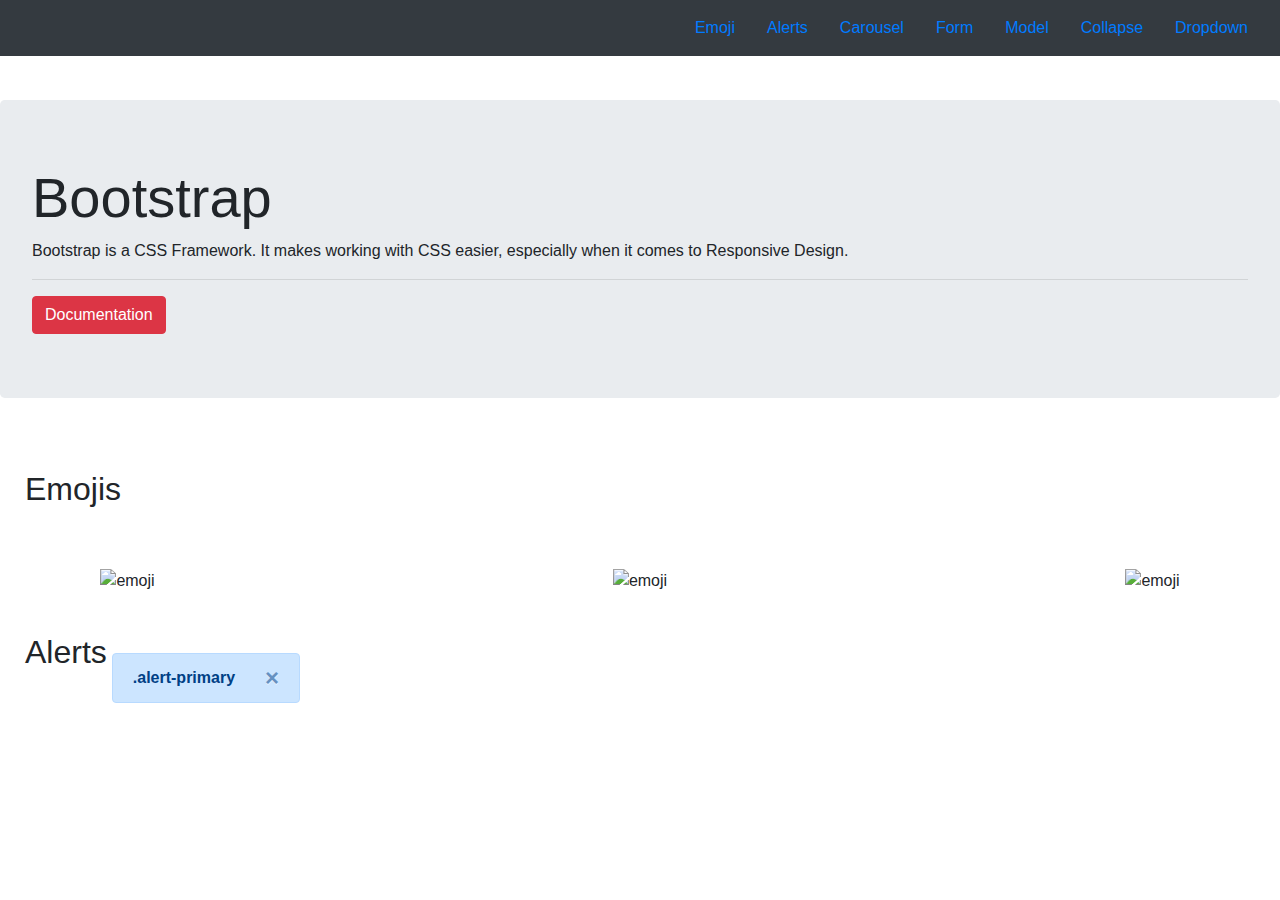
==== 07_29/index.html @ ff958f0a "edited index.html and styles.css" ====
<!DOCTYPE html>
<html lang="en">
<head>
    <meta charset="UTF-8">
    <meta name="viewport" content="width=device-width, initial-scale=1.0">
    <title>Bootstrap</title>
    <link rel="stylesheet" href="https://maxcdn.bootstrapcdn.com/bootstrap/4.0.0/css/bootstrap.min.css" integrity="sha384-Gn5384xqQ1aoWXA+058RXPxPg6fy4IWvTNh0E263XmFcJlSAwiGgFAW/dAiS6JXm" crossorigin="anonymous">
    <link rel="stylesheet" href="styles.css">
</head>
<body>

    <!-- Navbar -->
    <nav class="navbar fixed-top navbar-dark bg-dark">
        <a href="#" class="navbar-brand">
            <img height="30" src="http://static1.squarespace.com/static/55c4ffcfe4b0b6679a5a2ff5/t/55c927aee4b0389a4f23a090/1594054577323/?format=1500w " alt="">
        </a>
        <ul class="nav">

            <li class="nav-item">
        <a href="#emojis" class="nav-link active">Emoji</a>
                </li>

                <li class="nav-item">
        <a href="#alerts" class="nav-link active">Alerts</a>
                </li>

                <li class="nav-item">
        <a href="#carousel" class="nav-link active">Carousel</a>
                </li>
                
                <li class="nav-item">
        <a href="#form" class="nav-link active">Form</a>
                </li>
                
                <li class="nav-item">
        <a href="#model" class="nav-link active">Model</a>
                </li>
                
                <li class="nav-item">
        <a href="#collapse" class="nav-link active">Collapse</a>
                </li>
                
                <li class="nav-item">
        <a href="#dropdown" class="nav-link active">Dropdown</a>
                </li>
            </nav>
        </ul>
    </nav>

<!-- Jumbotron -->
    <div class="jumbotron">
        <h1 class="display-4">Bootstrap</h1>
        <p>Bootstrap is a CSS Framework. It makes working with CSS easier, 
        especially when it comes to Responsive Design.</p>
        <hr>
        <button href="https://getbootstrap.com/docs/4.5/getting-started/introduction/
" class="btn btn-danger">Documentation</button>
    </div>
    
    <!-- Emojis -->
    <div class="container-fluid">
        <div class="row">
            <h2 class="section-header">Emojis</h2>
    </div>
        <div class="row">
            <div id="column-1" class="col-2 text-center">
        
                <img class="icon" width="40" src="https://cdn.shopify.com/s/files/1/1061/1924/products/Virus_Emoji_Icon_54b6302f-d649-4230-ba0c-c4cbbfe3bb86_70x70.png?v=1485576792" alt="emoji">
    </div>
        <div id="column-2" class="col-8 text-center">
        
            <img class="icon" width="40" src="https://cdn.shopify.com/s/files/1/1061/1924/products/New_Tears_of_Joy_Emoji_Icon_450d0a7e-4b02-4647-a371-82e0046ccb1b_70x70.png?v=1485573472" alt="emoji">
    </div>
        <div id="column-3" class="col-2 text-center">
        
            <img class="icon" width="40" src="https://cdn.shopify.com/s/files/1/1061/1924/products/Skull_Emoji_Icon_8cee31f2-35dd-42e7-b757-3cb8cfe72437_70x70.png?v=1485573493" alt="emoji">
            
            </div>
        </div>

<!-- Emojis -->

<!-- Alerts -->
<div id="alerts" class="row">
    <h2 class="section-header">Alerts</h2>
<div class="row">
    <div class="alert alert-primary alert-dismissible fade show" role="alert">
    <button type="button" class="close" data-dismiss="alert" aria-label="Close">
                <span aria-hidden="true">&times;</span>
            </button>
        <strong>.alert-primary</strong>


</div>

<!-- Carousel -->

<!-- Form -->

<!-- Model -->

<!-- Collapse -->

<!-- Dropdown -->

    </div>

    <!-- <div class="container-sm">100% wide until small breakpoint</div>
    <div class="container-md">100% wide until medium breakpoint</div>
    <div class="container-lg">100% wide until large breakpoint</div>
    <div class="container-xl">100% wide until extra large breakpoint</div> -->
    
    <script src="https://code.jquery.com/jquery-3.2.1.slim.min.js" integrity="sha384-KJ3o2DKtIkvYIK3UENzmM7KCkRr/rE9/Qpg6aAZGJwFDMVNA/GpGFF93hXpG5KkN" crossorigin="anonymous"></script>
<script src="https://cdnjs.cloudflare.com/ajax/libs/popper.js/1.12.9/umd/popper.min.js" integrity="sha384-ApNbgh9B+Y1QKtv3Rn7W3mgPxhU9K/ScQsAP7hUibX39j7fakFPskvXusvfa0b4Q" crossorigin="anonymous"></script>
<script src="https://maxcdn.bootstrapcdn.com/bootstrap/4.0.0/js/bootstrap.min.js" integrity="sha384-JZR6Spejh4U02d8jOt6vLEHfe/JQGiRRSQQxSfFWpi1MquVdAyjUar5+76PVCmYl" crossorigin="anonymous"></script>
</body>
</html>
---- 07_29/styles.css ----
.container-fluid{
    /* background-color: lightblue; */
    height: 100px;
    padding: 20px;
}

.container-sm{
    background-color: lightcoral;
}

.container-md{
    background-color: lightgreen;
}

.container-lg{
    background-color: lightgrey;
}

.container-xl{
    background-color: lightyellow;
}

#column-1{
    /* background-color: lightslategray; */
}

#column-2{
    /* background-color: lightgreen; */
}

#column-3{
    /* background-color: lightsalmon; */
}

.section-header{
    margin-bottom: 20px;
}

.icon{
    padding: 20;
}

.row {
    padding: 20px;
}

.jumbotron{
    margin-top: 100px;
}
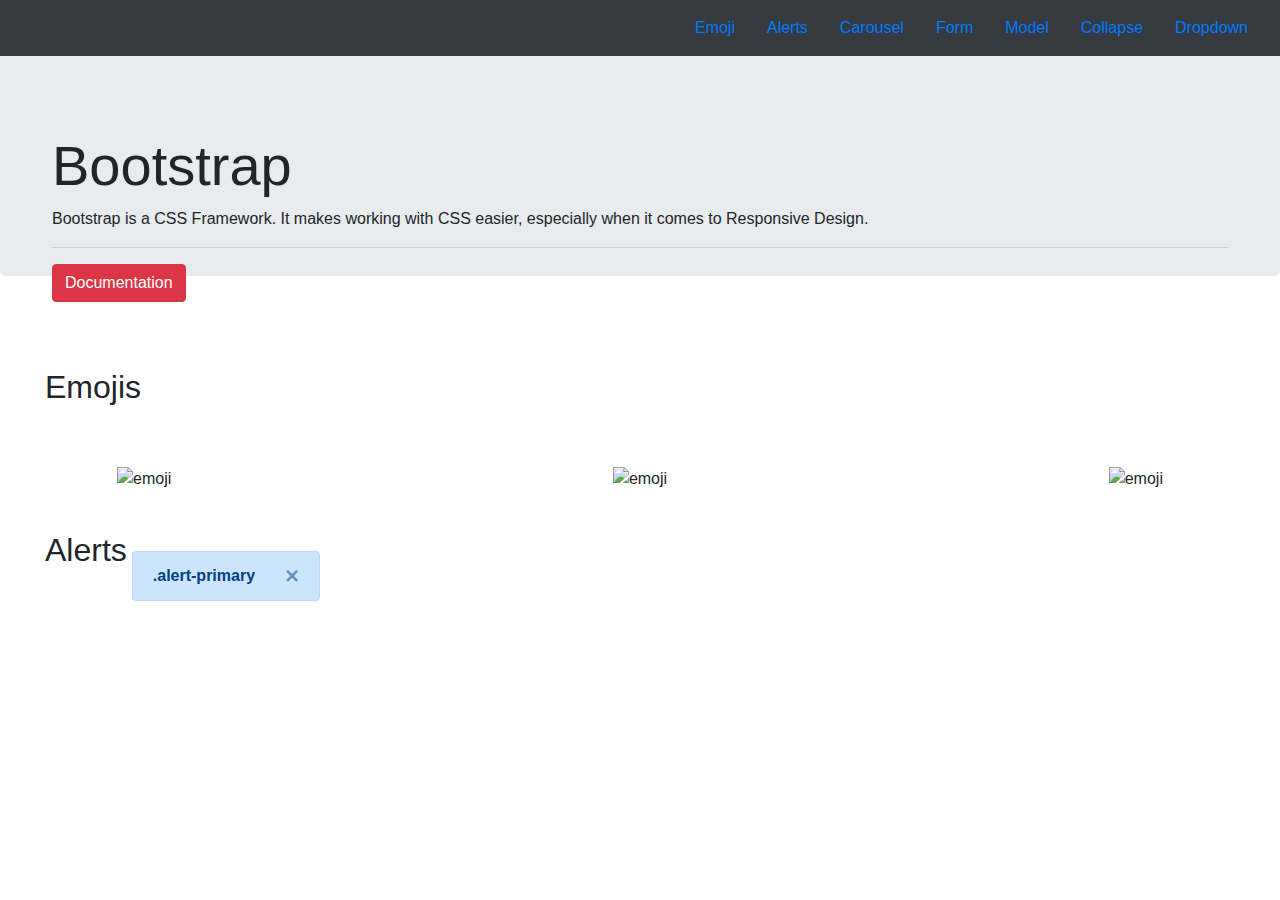
==== commit b9f426aa: "updated code" ====
--- a/07_29/index.html
+++ b/07_29/index.html
@@ -1,117 +1,134 @@
 <!DOCTYPE html>
 <html lang="en">
+
 <head>
-    <meta charset="UTF-8">
-    <meta name="viewport" content="width=device-width, initial-scale=1.0">
-    <title>Bootstrap</title>
-    <link rel="stylesheet" href="https://maxcdn.bootstrapcdn.com/bootstrap/4.0.0/css/bootstrap.min.css" integrity="sha384-Gn5384xqQ1aoWXA+058RXPxPg6fy4IWvTNh0E263XmFcJlSAwiGgFAW/dAiS6JXm" crossorigin="anonymous">
-    <link rel="stylesheet" href="styles.css">
+	<meta charset="UTF-8">
+	<meta name="viewport" content="width=device-width, initial-scale=1.0">
+	<title>Bootstrap</title>
+	<link rel="stylesheet" href="https://maxcdn.bootstrapcdn.com/bootstrap/4.0.0/css/bootstrap.min.css"
+		integrity="sha384-Gn5384xqQ1aoWXA+058RXPxPg6fy4IWvTNh0E263XmFcJlSAwiGgFAW/dAiS6JXm" crossorigin="anonymous">
+	<link rel="stylesheet" href="styles.css">
 </head>
+
 <body>
 
-    <!-- Navbar -->
-    <nav class="navbar fixed-top navbar-dark bg-dark">
-        <a href="#" class="navbar-brand">
-            <img height="30" src="http://static1.squarespace.com/static/55c4ffcfe4b0b6679a5a2ff5/t/55c927aee4b0389a4f23a090/1594054577323/?format=1500w " alt="">
+	<!-- Navbar -->
+	<nav class="navbar fixed-top navbar-dark bg-dark">
+		<a href="#" class="navbar-brand">
+			<img height="30" src="http://static1.squarespace.com/static/55c4ffcfe4b0b6679a5a2ff5/t/55c927aee4b0389a4f23a090/1594054577323/?format=1500w " alt="">
         </a>
-        <ul class="nav">
+			<ul class="nav">
 
-            <li class="nav-item">
-        <a href="#emojis" class="nav-link active">Emoji</a>
-                </li>
+				<li class="nav-item">
+					<a href="#emojis" class="nav-link active">Emoji</a>
+				</li>
 
-                <li class="nav-item">
-        <a href="#alerts" class="nav-link active">Alerts</a>
-                </li>
+				<li class="nav-item">
+					<a href="#alerts" class="nav-link active">Alerts</a>
+				</li>
 
-                <li class="nav-item">
-        <a href="#carousel" class="nav-link active">Carousel</a>
-                </li>
-                
-                <li class="nav-item">
-        <a href="#form" class="nav-link active">Form</a>
-                </li>
-                
-                <li class="nav-item">
-        <a href="#model" class="nav-link active">Model</a>
-                </li>
-                
-                <li class="nav-item">
-        <a href="#collapse" class="nav-link active">Collapse</a>
-                </li>
-                
-                <li class="nav-item">
-        <a href="#dropdown" class="nav-link active">Dropdown</a>
-                </li>
-            </nav>
-        </ul>
-    </nav>
+				<li class="nav-item">
+					<a href="#carousel" class="nav-link active">Carousel</a>
+				</li>
 
-<!-- Jumbotron -->
-    <div class="jumbotron">
-        <h1 class="display-4">Bootstrap</h1>
-        <p>Bootstrap is a CSS Framework. It makes working with CSS easier, 
-        especially when it comes to Responsive Design.</p>
-        <hr>
-        <button href="https://getbootstrap.com/docs/4.5/getting-started/introduction/
+				<li class="nav-item">
+					<a href="#form" class="nav-link active">Form</a>
+				</li>
+
+				<li class="nav-item">
+					<a href="#model" class="nav-link active">Model</a>
+				</li>
+
+				<li class="nav-item">
+					<a href="#collapse" class="nav-link active">Collapse</a>
+				</li>
+
+				<li class="nav-item">
+					<a href="#dropdown" class="nav-link active">Dropdown</a>
+				</li>
+	</nav>
+	</ul>
+	</nav>
+
+	<!-- Jumbotron -->
+	<div class="jumbotron mt-5">
+		<div class="container-fluid">
+			<h1 class="display-4">Bootstrap</h1>
+			<p>Bootstrap is a CSS Framework. It makes working with CSS easier,
+				especially when it comes to Responsive Design.</p>
+			<hr>
+			<button href="https://getbootstrap.com/docs/4.5/getting-started/introduction/
 " class="btn btn-danger">Documentation</button>
+		</div>
+
+	</div>
+
+	<!-- Container -->
+	<div class="container-fluid">
+
+
+		<!-- Emojis -->
+		<div class="container-fluid">
+			<div class="row">
+				<h2 class="section-header">Emojis</h2>
+			</div>
+			<div class="row">
+				<div id="column-1" class="col-2 text-center">
+
+					<img class="icon" width="40" src="https://cdn.shopify.com/s/files/1/1061/1924/products/Virus_Emoji_Icon_54b6302f-d649-4230-ba0c-c4cbbfe3bb86_70x70.png?v=1485576792" alt="emoji">
     </div>
-    
-    <!-- Emojis -->
-    <div class="container-fluid">
-        <div class="row">
-            <h2 class="section-header">Emojis</h2>
+					<div id="column-2" class="col-8 text-center">
+
+						<img class="icon" width="40" src="https://cdn.shopify.com/s/files/1/1061/1924/products/New_Tears_of_Joy_Emoji_Icon_450d0a7e-4b02-4647-a371-82e0046ccb1b_70x70.png?v=1485573472" alt="emoji">
     </div>
-        <div class="row">
-            <div id="column-1" class="col-2 text-center">
-        
-                <img class="icon" width="40" src="https://cdn.shopify.com/s/files/1/1061/1924/products/Virus_Emoji_Icon_54b6302f-d649-4230-ba0c-c4cbbfe3bb86_70x70.png?v=1485576792" alt="emoji">
-    </div>
-        <div id="column-2" class="col-8 text-center">
-        
-            <img class="icon" width="40" src="https://cdn.shopify.com/s/files/1/1061/1924/products/New_Tears_of_Joy_Emoji_Icon_450d0a7e-4b02-4647-a371-82e0046ccb1b_70x70.png?v=1485573472" alt="emoji">
-    </div>
-        <div id="column-3" class="col-2 text-center">
-        
-            <img class="icon" width="40" src="https://cdn.shopify.com/s/files/1/1061/1924/products/Skull_Emoji_Icon_8cee31f2-35dd-42e7-b757-3cb8cfe72437_70x70.png?v=1485573493" alt="emoji">
-            
+						<div id="column-3" class="col-2 text-center">
+
+							<img class="icon" width="40" src="https://cdn.shopify.com/s/files/1/1061/1924/products/Skull_Emoji_Icon_8cee31f2-35dd-42e7-b757-3cb8cfe72437_70x70.png?v=1485573493" alt="emoji">
+
             </div>
-        </div>
+						</div>
 
-<!-- Emojis -->
+						<!-- Emojis -->
 
-<!-- Alerts -->
-<div id="alerts" class="row">
-    <h2 class="section-header">Alerts</h2>
-<div class="row">
-    <div class="alert alert-primary alert-dismissible fade show" role="alert">
-    <button type="button" class="close" data-dismiss="alert" aria-label="Close">
+						<!-- Alerts -->
+						<div id="alerts" class="row">
+							<h2 class="section-header">Alerts</h2>
+							<div class="row">
+								<div class="alert alert-primary alert-dismissible fade show" role="alert">
+									<button type="button" class="close" data-dismiss="alert" aria-label="Close">
                 <span aria-hidden="true">&times;</span>
             </button>
-        <strong>.alert-primary</strong>
+									<strong>.alert-primary</strong>
 
 
-</div>
+								</div>
 
-<!-- Carousel -->
+								<!-- Carousel -->
 
-<!-- Form -->
+								<!-- Form -->
 
-<!-- Model -->
+								<!-- Model -->
 
-<!-- Collapse -->
+								<!-- Collapse -->
 
-<!-- Dropdown -->
+								<!-- Dropdown -->
 
-    </div>
+							</div>
 
-    <!-- <div class="container-sm">100% wide until small breakpoint</div>
+							<!-- <div class="container-sm">100% wide until small breakpoint</div>
     <div class="container-md">100% wide until medium breakpoint</div>
     <div class="container-lg">100% wide until large breakpoint</div>
     <div class="container-xl">100% wide until extra large breakpoint</div> -->
-    
-    <script src="https://code.jquery.com/jquery-3.2.1.slim.min.js" integrity="sha384-KJ3o2DKtIkvYIK3UENzmM7KCkRr/rE9/Qpg6aAZGJwFDMVNA/GpGFF93hXpG5KkN" crossorigin="anonymous"></script>
-<script src="https://cdnjs.cloudflare.com/ajax/libs/popper.js/1.12.9/umd/popper.min.js" integrity="sha384-ApNbgh9B+Y1QKtv3Rn7W3mgPxhU9K/ScQsAP7hUibX39j7fakFPskvXusvfa0b4Q" crossorigin="anonymous"></script>
-<script src="https://maxcdn.bootstrapcdn.com/bootstrap/4.0.0/js/bootstrap.min.js" integrity="sha384-JZR6Spejh4U02d8jOt6vLEHfe/JQGiRRSQQxSfFWpi1MquVdAyjUar5+76PVCmYl" crossorigin="anonymous"></script>
+
+							<script src="https://code.jquery.com/jquery-3.2.1.slim.min.js"
+								integrity="sha384-KJ3o2DKtIkvYIK3UENzmM7KCkRr/rE9/Qpg6aAZGJwFDMVNA/GpGFF93hXpG5KkN"
+								crossorigin="anonymous"></script>
+							<script src="https://cdnjs.cloudflare.com/ajax/libs/popper.js/1.12.9/umd/popper.min.js"
+								integrity="sha384-ApNbgh9B+Y1QKtv3Rn7W3mgPxhU9K/ScQsAP7hUibX39j7fakFPskvXusvfa0b4Q"
+								crossorigin="anonymous"></script>
+							<script src="https://maxcdn.bootstrapcdn.com/bootstrap/4.0.0/js/bootstrap.min.js"
+								integrity="sha384-JZR6Spejh4U02d8jOt6vLEHfe/JQGiRRSQQxSfFWpi1MquVdAyjUar5+76PVCmYl"
+								crossorigin="anonymous"></script>
 </body>
+
 </html>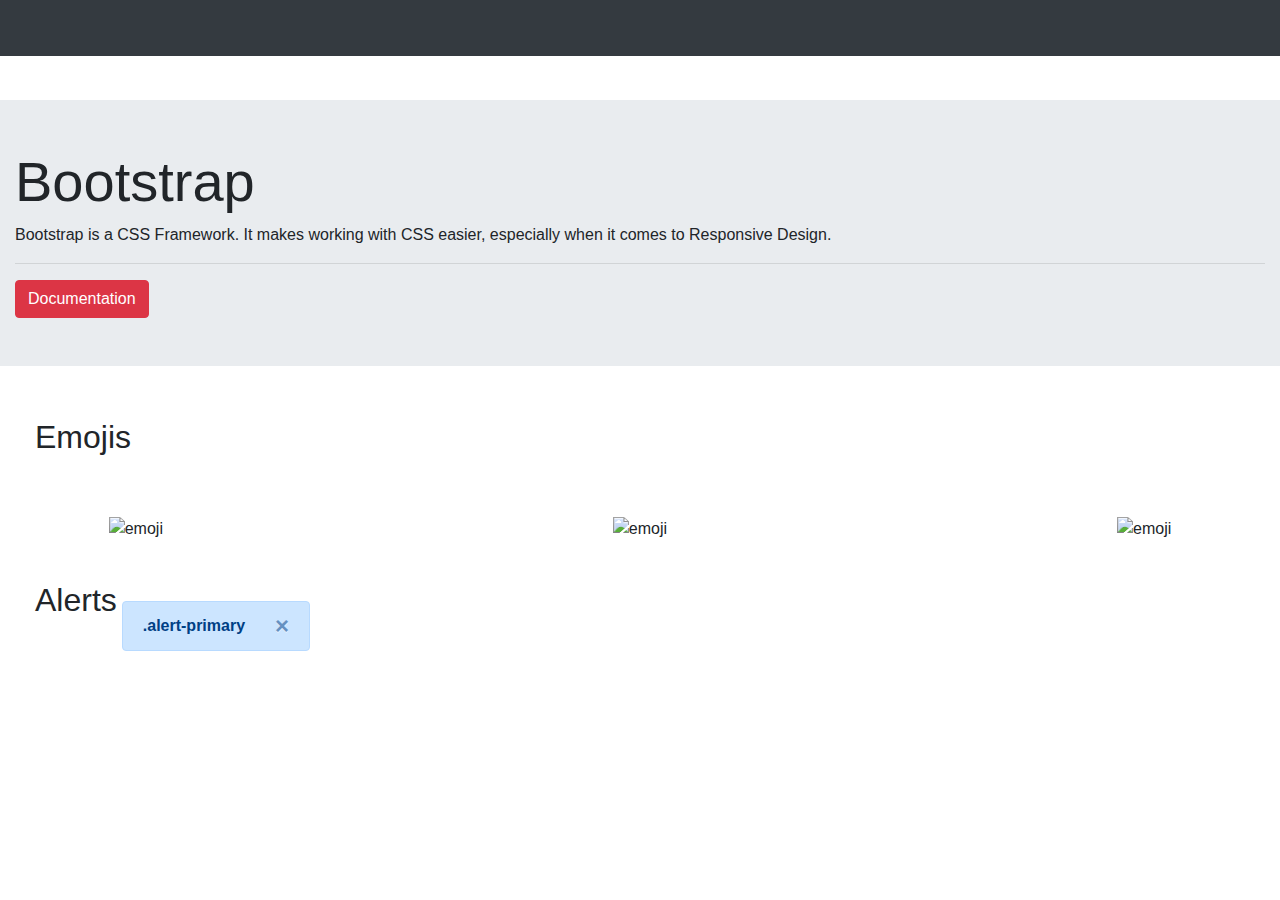
==== commit 344fcdd9: "bootstrap update" ====
--- a/07_29/index.html
+++ b/07_29/index.html
@@ -17,7 +17,7 @@
 		<a href="#" class="navbar-brand">
 			<img height="30" src="http://static1.squarespace.com/static/55c4ffcfe4b0b6679a5a2ff5/t/55c927aee4b0389a4f23a090/1594054577323/?format=1500w " alt="">
         </a>
-			<ul class="nav">
+			<ul class="nav d-none">
 
 				<li class="nav-item">
 					<a href="#emojis" class="nav-link active">Emoji</a>
@@ -51,7 +51,7 @@
 	</nav>
 
 	<!-- Jumbotron -->
-	<div class="jumbotron mt-5">
+	<div class="jumbotron jumbotron-fluid py-5">
 		<div class="container-fluid">
 			<h1 class="display-4">Bootstrap</h1>
 			<p>Bootstrap is a CSS Framework. It makes working with CSS easier,
--- a/07_29/styles.css
+++ b/07_29/styles.css
@@ -1,7 +1,5 @@
-.container-fluid{
-    /* background-color: lightblue; */
-    height: 100px;
-    padding: 20px;
+.jumbotron-fluid{
+    height: auto;
 }
 
 .container-sm{
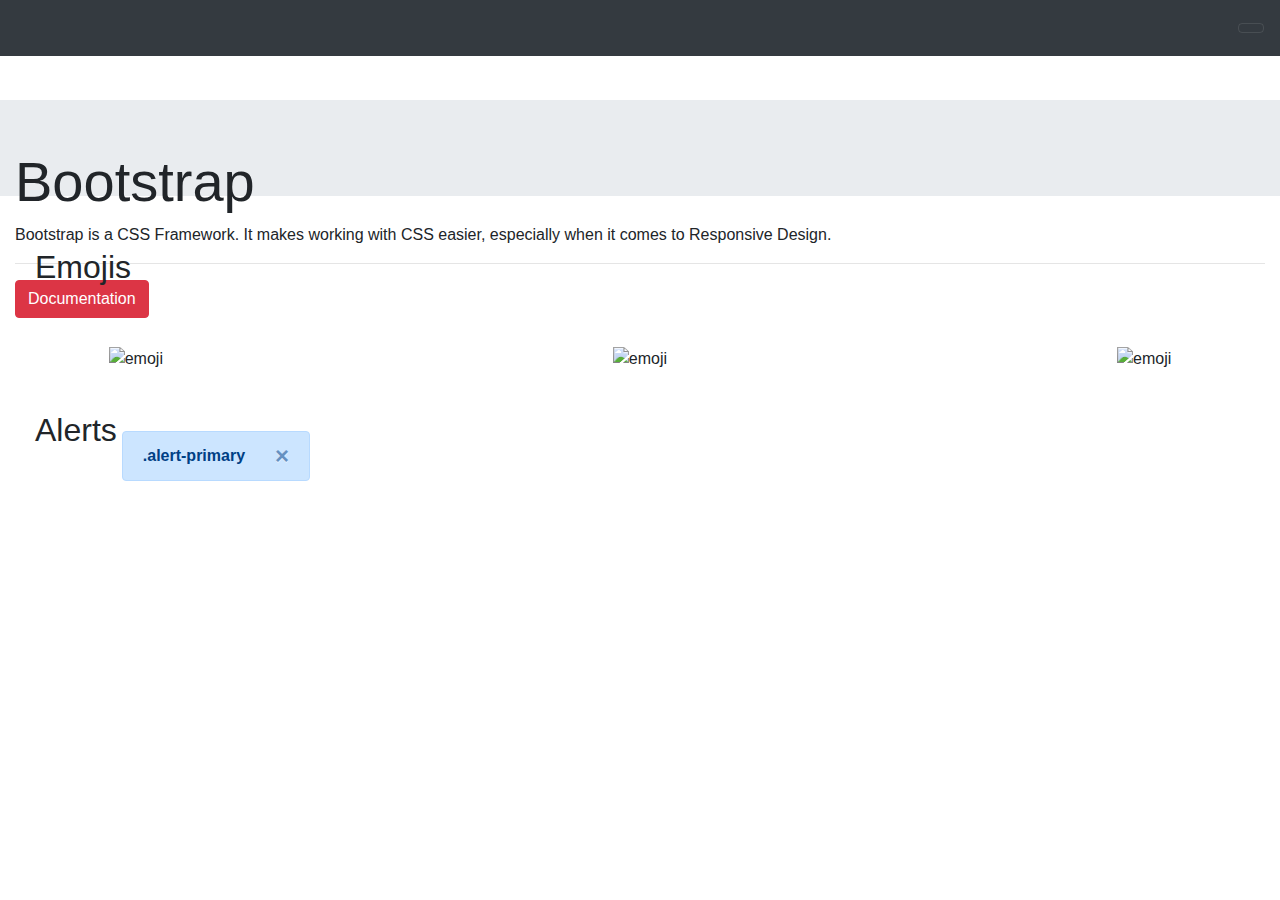
==== commit 10f10e14: "added navbar mobile" ====
--- a/07_29/index.html
+++ b/07_29/index.html
@@ -8,15 +8,32 @@
 	<link rel="stylesheet" href="https://maxcdn.bootstrapcdn.com/bootstrap/4.0.0/css/bootstrap.min.css"
 		integrity="sha384-Gn5384xqQ1aoWXA+058RXPxPg6fy4IWvTNh0E263XmFcJlSAwiGgFAW/dAiS6JXm" crossorigin="anonymous">
 	<link rel="stylesheet" href="styles.css">
+	<!-- Font-Awesome CDN -->
+	<link rel="stylesheet" href="https://use.fontawesome.com/releases/v5.14.0/css/all.css"
+		integrity="sha384-HzLeBuhoNPvSl5KYnjx0BT+WB0QEEqLprO+NBkkk5gbc67FTaL7XIGa2w1L0Xbgc" crossorigin="anonymous">
 </head>
 
 <body>
+	<!-- Collapse -->
+	<div class="collapse fixed-top bg-dark" id="mobileNavbar">
+		<div class="container mobile-menu-wrapper">
+
+		</div>
+	</div>
 
 	<!-- Navbar -->
 	<nav class="navbar fixed-top navbar-dark bg-dark">
 		<a href="#" class="navbar-brand">
 			<img height="30" src="http://static1.squarespace.com/static/55c4ffcfe4b0b6679a5a2ff5/t/55c927aee4b0389a4f23a090/1594054577323/?format=1500w " alt="">
         </a>
+
+			<!-- Mobile -->
+			<button class="navbar-toggler" data-toggle="colapse"
+            data-target="#mobileNavbar">
+            <i class="fas fa-bars"></i>
+
+</button>
+			<!-- Desktop -->
 			<ul class="nav d-none">
 
 				<li class="nav-item">
--- a/07_29/styles.css
+++ b/07_29/styles.css
@@ -1,5 +1,5 @@
 .jumbotron-fluid{
-    height: auto;
+    height: 50px;
 }
 
 .container-sm{
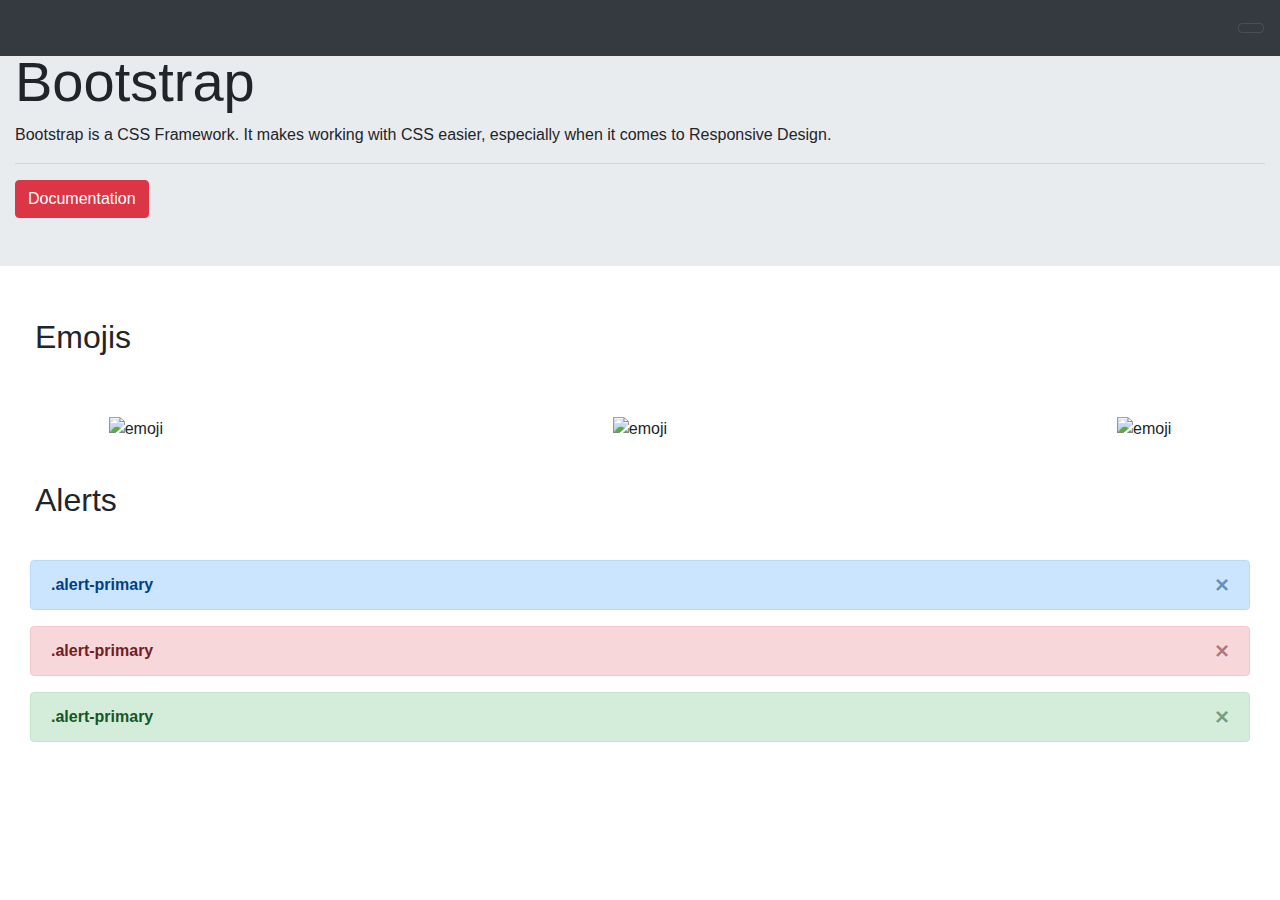
==== commit fedf3d7e: "added more changes" ====
--- a/07_29/index.html
+++ b/07_29/index.html
@@ -17,7 +17,18 @@
 	<!-- Collapse -->
 	<div class="collapse fixed-top bg-dark" id="mobileNavbar">
 		<div class="container mobile-menu-wrapper">
-
+			<div class="row">
+				<div class="col">
+					<ul class="list-group mt-5 text-right">
+						<li class="list-group-item bg-dark border-">
+							<a href="#emojis">Emojis</a>
+						</li>
+						<li class="list-group-item bg-dark border-">
+							<a href="#alerts">Alerts</a>
+						</li>
+					</ul>
+				</div>
+			</div>
 		</div>
 	</div>
 
@@ -28,11 +39,11 @@
         </a>
 
 			<!-- Mobile -->
-			<button class="navbar-toggler" data-toggle="colapse"
+			<button class="navbar-toggler" data-toggle="collapse"
             data-target="#mobileNavbar">
             <i class="fas fa-bars"></i>
 
-</button>
+            </button>
 			<!-- Desktop -->
 			<ul class="nav d-none">
 
@@ -110,15 +121,25 @@
 						<!-- Alerts -->
 						<div id="alerts" class="row">
 							<h2 class="section-header">Alerts</h2>
-							<div class="row">
+						</div>
 								<div class="alert alert-primary alert-dismissible fade show" role="alert">
 									<button type="button" class="close" data-dismiss="alert" aria-label="Close">
-                <span aria-hidden="true">&times;</span>
-            </button>
+                                        <span aria-hidden="true">&times;</span>
+                                    </button>
 									<strong>.alert-primary</strong>
-
-
-								</div>
+                                </div>
+                                <div class="alert alert-danger alert-dismissible fade show" role="alert">
+									<button type="button" class="close" data-dismiss="alert" aria-label="Close">
+                                        <span aria-hidden="true">&times;</span>
+                                    </button>
+									<strong>.alert-primary</strong>
+                                </div>
+                                <div class="alert alert-success alert-dismissible fade show" role="alert">
+									<button type="button" class="close" data-dismiss="alert" aria-label="Close">
+                                        <span aria-hidden="true">&times;</span>
+                                    </button>
+									<strong>.alert-primary</strong>
+                                </div>
 
 								<!-- Carousel -->
 
@@ -130,7 +151,7 @@
 
 								<!-- Dropdown -->
 
-							</div>
+							
 
 							<!-- <div class="container-sm">100% wide until small breakpoint</div>
     <div class="container-md">100% wide until medium breakpoint</div>
--- a/07_29/styles.css
+++ b/07_29/styles.css
@@ -1,33 +1,17 @@
-.jumbotron-fluid{
-    height: 50px;
+.jumbotron{
+    margin-top: 0px;
 }
 
-.container-sm{
-    background-color: lightcoral;
+.jumbotron-fluid{
+    height: auto;
 }
 
-.container-md{
-    background-color: lightgreen;
+.mobile-menu-wrapper{
+    height: 100vh;
 }
 
-.container-lg{
-    background-color: lightgrey;
-}
-
-.container-xl{
-    background-color: lightyellow;
-}
-
-#column-1{
-    /* background-color: lightslategray; */
-}
-
-#column-2{
-    /* background-color: lightgreen; */
-}
-
-#column-3{
-    /* background-color: lightsalmon; */
+.mobile-menu-wrapper > a{
+    color: white;
 }
 
 .section-header{
@@ -41,7 +25,3 @@
 .row {
     padding: 20px;
 }
-
-.jumbotron{
-    margin-top: 100px;
-}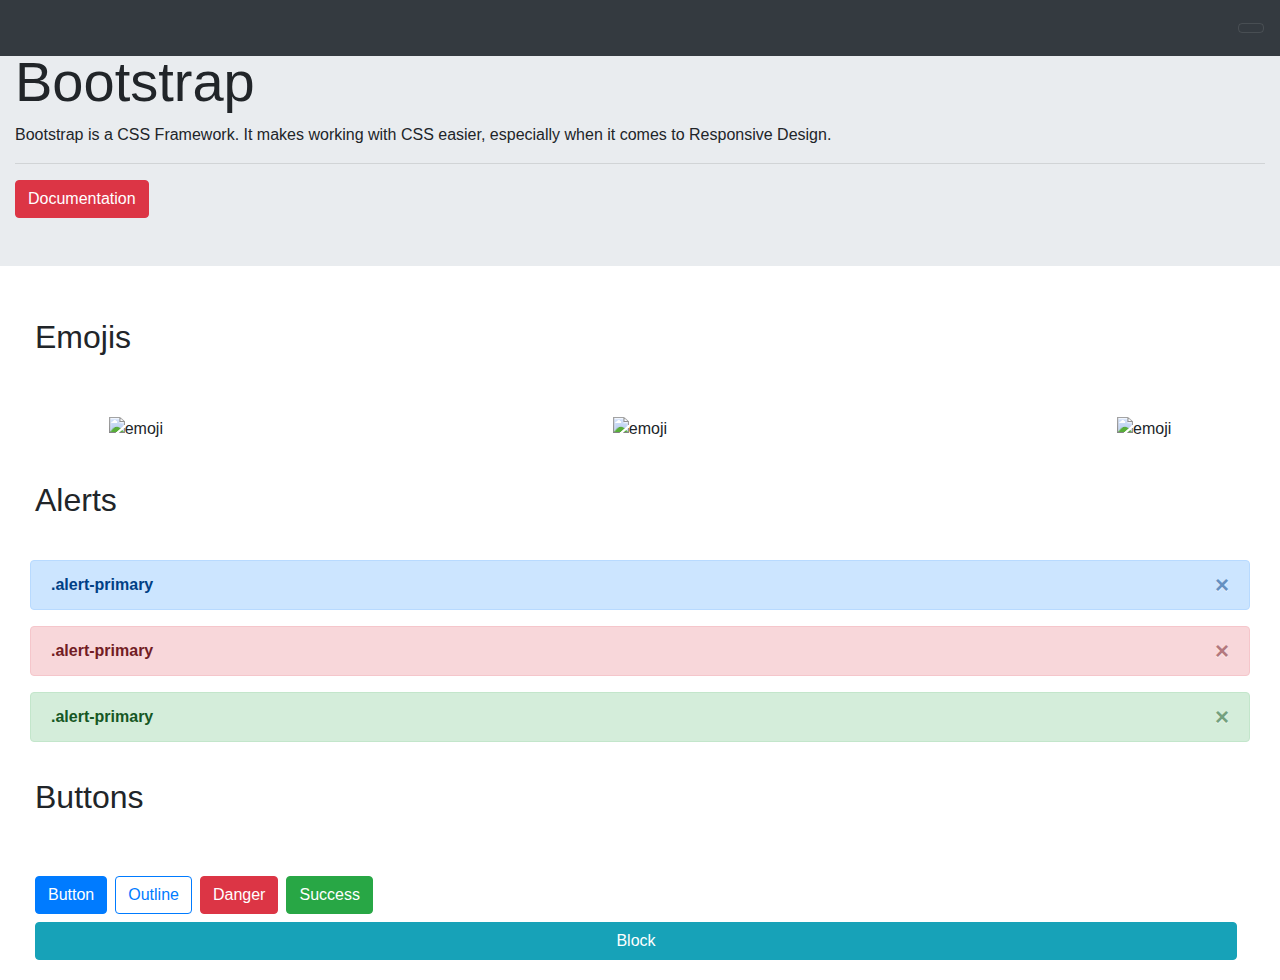
==== commit 510c7691: "added buttons" ====
--- a/07_29/index.html
+++ b/07_29/index.html
@@ -141,6 +141,18 @@
 									<strong>.alert-primary</strong>
                                 </div>
 
+                                <!-- Buttons -->
+						<div id="buttons" class="row">
+							<h2 class="section-header">Buttons</h2>
+						</div>
+                        <div class="row">
+                        <button class="btn mr-2 btn-primary">Button</button>
+                        <button class="btn mr-2 btn-outline-primary">Outline</button>
+                        <button class="btn mr-2 btn-danger">Danger</button>
+                        <button class="btn mr-2 btn-success">Success</button>
+                        <button class="btn mr-2 mt-2 btn-info btn-block">Block</button>
+                        </div>
+
 								<!-- Carousel -->
 
 								<!-- Form -->
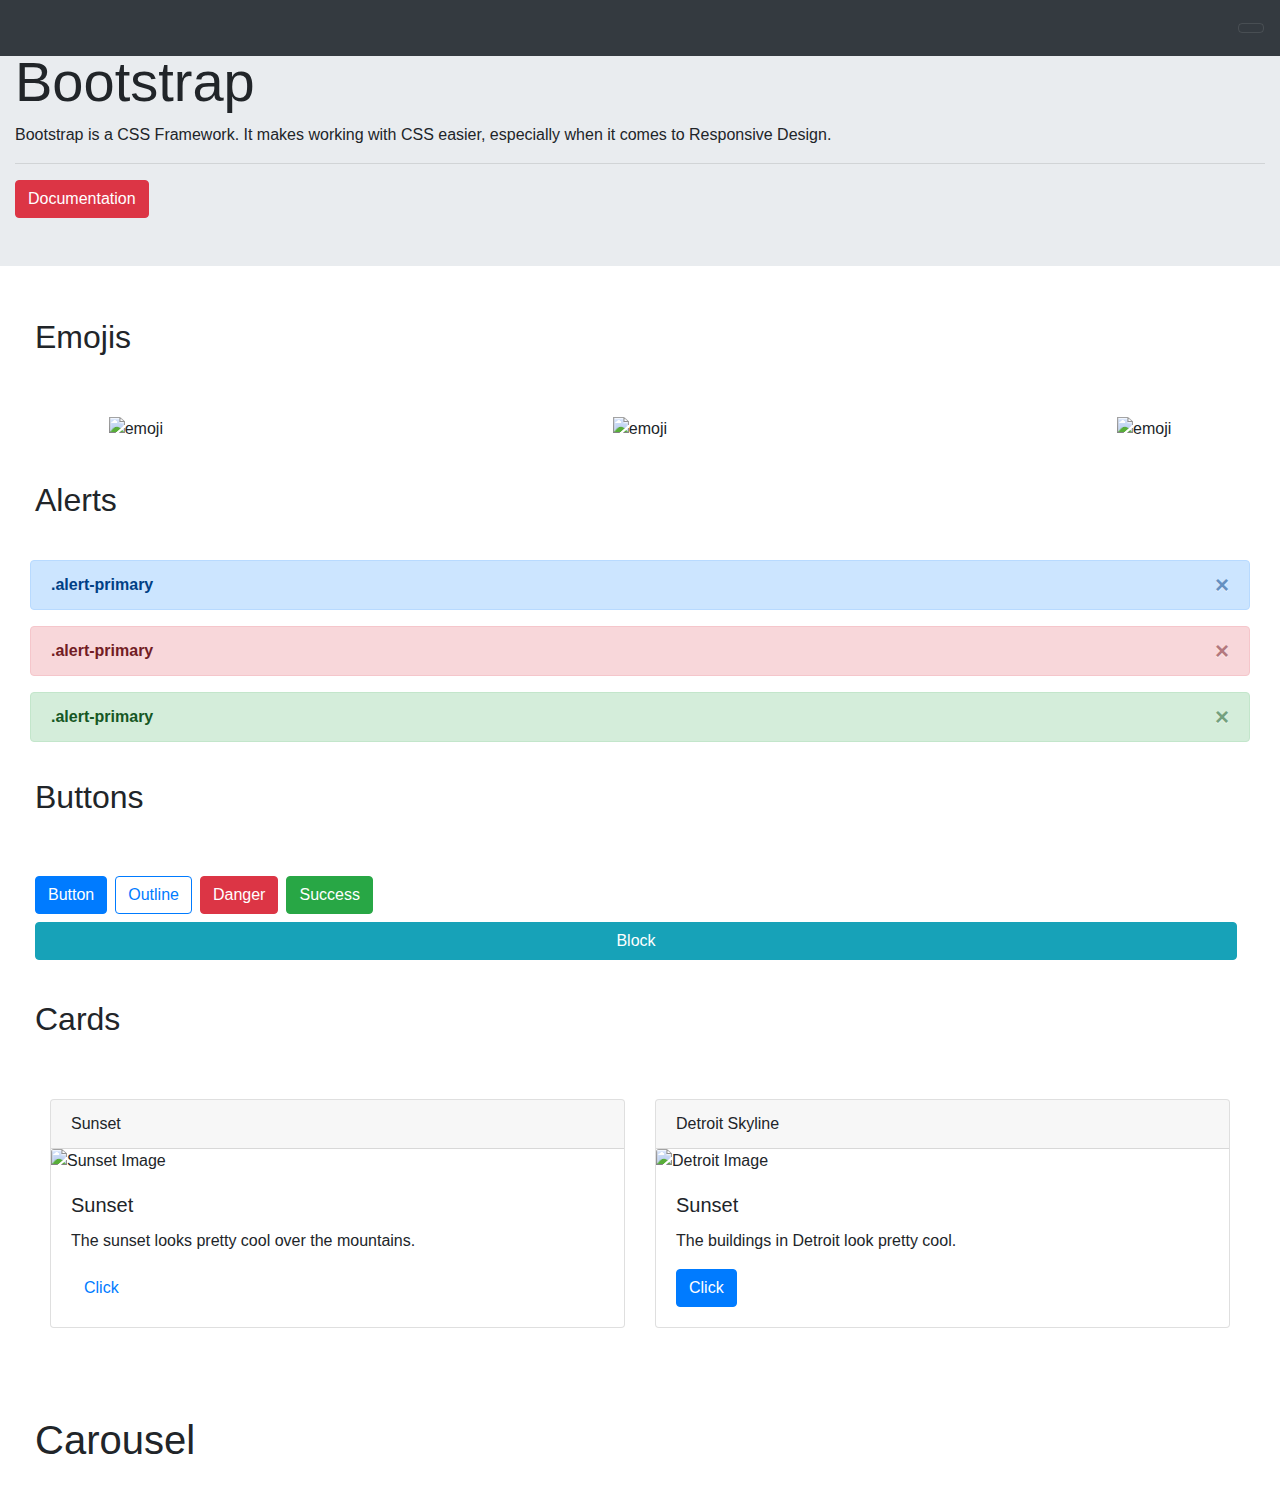
==== commit 47e0f664: "added cards and modal" ====
--- a/07_29/index.html
+++ b/07_29/index.html
@@ -20,10 +20,10 @@
 			<div class="row">
 				<div class="col">
 					<ul class="list-group mt-5 text-right">
-						<li class="list-group-item bg-dark border-">
+						<li class="list-group-item bg-dark border-" data-toggle="collapse" data-target="#mobileNavbar">
 							<a href="#emojis">Emojis</a>
 						</li>
-						<li class="list-group-item bg-dark border-">
+						<li class="list-group-item bg-dark border-" data-toggle="collapse" data-target="#mobileNavbar">
 							<a href="#alerts">Alerts</a>
 						</li>
 					</ul>
@@ -122,63 +122,134 @@
 						<div id="alerts" class="row">
 							<h2 class="section-header">Alerts</h2>
 						</div>
-								<div class="alert alert-primary alert-dismissible fade show" role="alert">
-									<button type="button" class="close" data-dismiss="alert" aria-label="Close">
+						<div class="alert alert-primary alert-dismissible fade show" role="alert">
+							<button type="button" class="close" data-dismiss="alert" aria-label="Close">
                                         <span aria-hidden="true">&times;</span>
                                     </button>
-									<strong>.alert-primary</strong>
-                                </div>
-                                <div class="alert alert-danger alert-dismissible fade show" role="alert">
-									<button type="button" class="close" data-dismiss="alert" aria-label="Close">
+							<strong>.alert-primary</strong>
+						</div>
+						<div class="alert alert-danger alert-dismissible fade show" role="alert">
+							<button type="button" class="close" data-dismiss="alert" aria-label="Close">
                                         <span aria-hidden="true">&times;</span>
                                     </button>
-									<strong>.alert-primary</strong>
-                                </div>
-                                <div class="alert alert-success alert-dismissible fade show" role="alert">
-									<button type="button" class="close" data-dismiss="alert" aria-label="Close">
+							<strong>.alert-primary</strong>
+						</div>
+						<div class="alert alert-success alert-dismissible fade show" role="alert">
+							<button type="button" class="close" data-dismiss="alert" aria-label="Close">
                                         <span aria-hidden="true">&times;</span>
                                     </button>
-									<strong>.alert-primary</strong>
-                                </div>
-
-                                <!-- Buttons -->
+							<strong>.alert-primary</strong>
+						</div>
+
+						<!-- Buttons -->
 						<div id="buttons" class="row">
 							<h2 class="section-header">Buttons</h2>
 						</div>
-                        <div class="row">
-                        <button class="btn mr-2 btn-primary">Button</button>
-                        <button class="btn mr-2 btn-outline-primary">Outline</button>
-                        <button class="btn mr-2 btn-danger">Danger</button>
-                        <button class="btn mr-2 btn-success">Success</button>
-                        <button class="btn mr-2 mt-2 btn-info btn-block">Block</button>
-                        </div>
-
-								<!-- Carousel -->
-
-								<!-- Form -->
-
-								<!-- Model -->
-
-								<!-- Collapse -->
-
-								<!-- Dropdown -->
-
-							
-
-							<!-- <div class="container-sm">100% wide until small breakpoint</div>
+						<div class="row">
+							<button class="btn mr-2 btn-primary">Button</button>
+							<button class="btn mr-2 btn-outline-primary">Outline</button>
+							<button class="btn mr-2 btn-danger">Danger</button>
+							<button class="btn mr-2 btn-success">Success</button>
+							<button class="btn mr-2 mt-2 btn-info btn-block">Block</button>
+						</div>
+
+						<!-- Cards -->
+						<div id="cards" class="row">
+							<h2 class="section-header">Cards</h2>
+						</div>
+						<div class="row">
+                            <div class="col-xs-10 col-sm-6 mb-5">
+                                <div class="card" style="width: auto;">
+								    <div class="card-header">Sunset</div>
+                                    <img src="https://picography.co/wp-content/uploads/2019/06/picography-golden-mountain-sunset-sky-clouds-light-900x600.jpg" class="card-img-top" alt="Sunset Image">
+                                    <div class="card-body">
+                                        <h5 class="card-title">Sunset</h5>
+                                        <p class="card-text">The sunset looks pretty cool over the mountains.</p>
+                                        <a href="#" class=btn btn-primary data-toggle="modal" data-target="#exampleModal">Click</a>
+                                    </div>
+                                </div>
+                            </div>
+							<div class="col">
+								<div class="card" style="width: auto;">
+									<div class="card-header">Detroit Skyline</div>
+                                    <img src="https://traknetsolutions.com/wp-content/uploads/2019/11/detroit-skyline-linda-goodhue-photography.jpg" class="card-img-top" alt="Detroit Image">
+                                        <div class="card-body">
+                                        <h5 class="card-title">Sunset</h5>
+                                        <p class="card-text">The buildings in Detroit look pretty cool.</p>
+                                        <a href="" class="btn btn-primary" data-toggle="modal" data-target="#exampleModal">Click</a>
+                                    </div>
+									    
+                                </div>
+							</div>
+						</div>
+
+
+                                    <!-- Modals -->
+                                    <div class="modal fade" id="exampleModal">
+
+                                        <!-- 
+                                            Modal Dialog
+                                                Modal Content
+                                                    Modal Header
+                                                        Modal Title & Close Button
+                                            Modal Body
+                                            Modal Footer
+
+                                         -->
+
+                                         <div class="modal-dialog">
+                                            <div class="modal-content">
+                                                <!-- Modal Header -->
+                                                <div class="modal-header">
+                                                    <h5 class="modal-title">Modal Title</h5>
+                                                    <button class="close" data-dismiss="modal">
+                                                        <span aria-hidden="true">&times;</span>
+                                                    </button>
+                                                </div>
+                                                <!-- Modal Body -->
+                                                <div class="modal-body">
+                                                    <p>This is the modal's body. Information goes here.</p>
+                                                </div>
+                                                <!-- Modal Footer -->
+                                                <div class="modal-footer">
+                                                    <button class="btn btn-danger"
+                                                    data-dismiss="modal">Close</button>
+                                                
+                                                </div>
+                                            </div>
+                                         </div>
+                                    </div>
+
+									<!-- Carousel -->
+                                    <div class="row" id="carousel">
+                                        <h1 class="section-header">Carousel</h1>
+                                    </div>
+
+									<!-- Form -->
+
+									<!-- Model -->
+
+									<!-- Collapse -->
+
+									<!-- Dropdown -->
+
+
+
+									<!-- <div class="container-sm">100% wide until small breakpoint</div>
     <div class="container-md">100% wide until medium breakpoint</div>
     <div class="container-lg">100% wide until large breakpoint</div>
     <div class="container-xl">100% wide until extra large breakpoint</div> -->
 
-							<script src="https://code.jquery.com/jquery-3.2.1.slim.min.js"
-								integrity="sha384-KJ3o2DKtIkvYIK3UENzmM7KCkRr/rE9/Qpg6aAZGJwFDMVNA/GpGFF93hXpG5KkN"
-								crossorigin="anonymous"></script>
-							<script src="https://cdnjs.cloudflare.com/ajax/libs/popper.js/1.12.9/umd/popper.min.js"
-								integrity="sha384-ApNbgh9B+Y1QKtv3Rn7W3mgPxhU9K/ScQsAP7hUibX39j7fakFPskvXusvfa0b4Q"
-								crossorigin="anonymous"></script>
-							<script src="https://maxcdn.bootstrapcdn.com/bootstrap/4.0.0/js/bootstrap.min.js"
-								integrity="sha384-JZR6Spejh4U02d8jOt6vLEHfe/JQGiRRSQQxSfFWpi1MquVdAyjUar5+76PVCmYl"
-								crossorigin="anonymous"></script>
+									<script src="https://code.jquery.com/jquery-3.2.1.slim.min.js"
+										integrity="sha384-KJ3o2DKtIkvYIK3UENzmM7KCkRr/rE9/Qpg6aAZGJwFDMVNA/GpGFF93hXpG5KkN"
+										crossorigin="anonymous"></script>
+									<script
+										src="https://cdnjs.cloudflare.com/ajax/libs/popper.js/1.12.9/umd/popper.min.js"
+										integrity="sha384-ApNbgh9B+Y1QKtv3Rn7W3mgPxhU9K/ScQsAP7hUibX39j7fakFPskvXusvfa0b4Q"
+										crossorigin="anonymous"></script>
+									<script src="https://maxcdn.bootstrapcdn.com/bootstrap/4.0.0/js/bootstrap.min.js"
+										integrity="sha384-JZR6Spejh4U02d8jOt6vLEHfe/JQGiRRSQQxSfFWpi1MquVdAyjUar5+76PVCmYl"
+										crossorigin="anonymous"></script>
 </body>
 
 </html>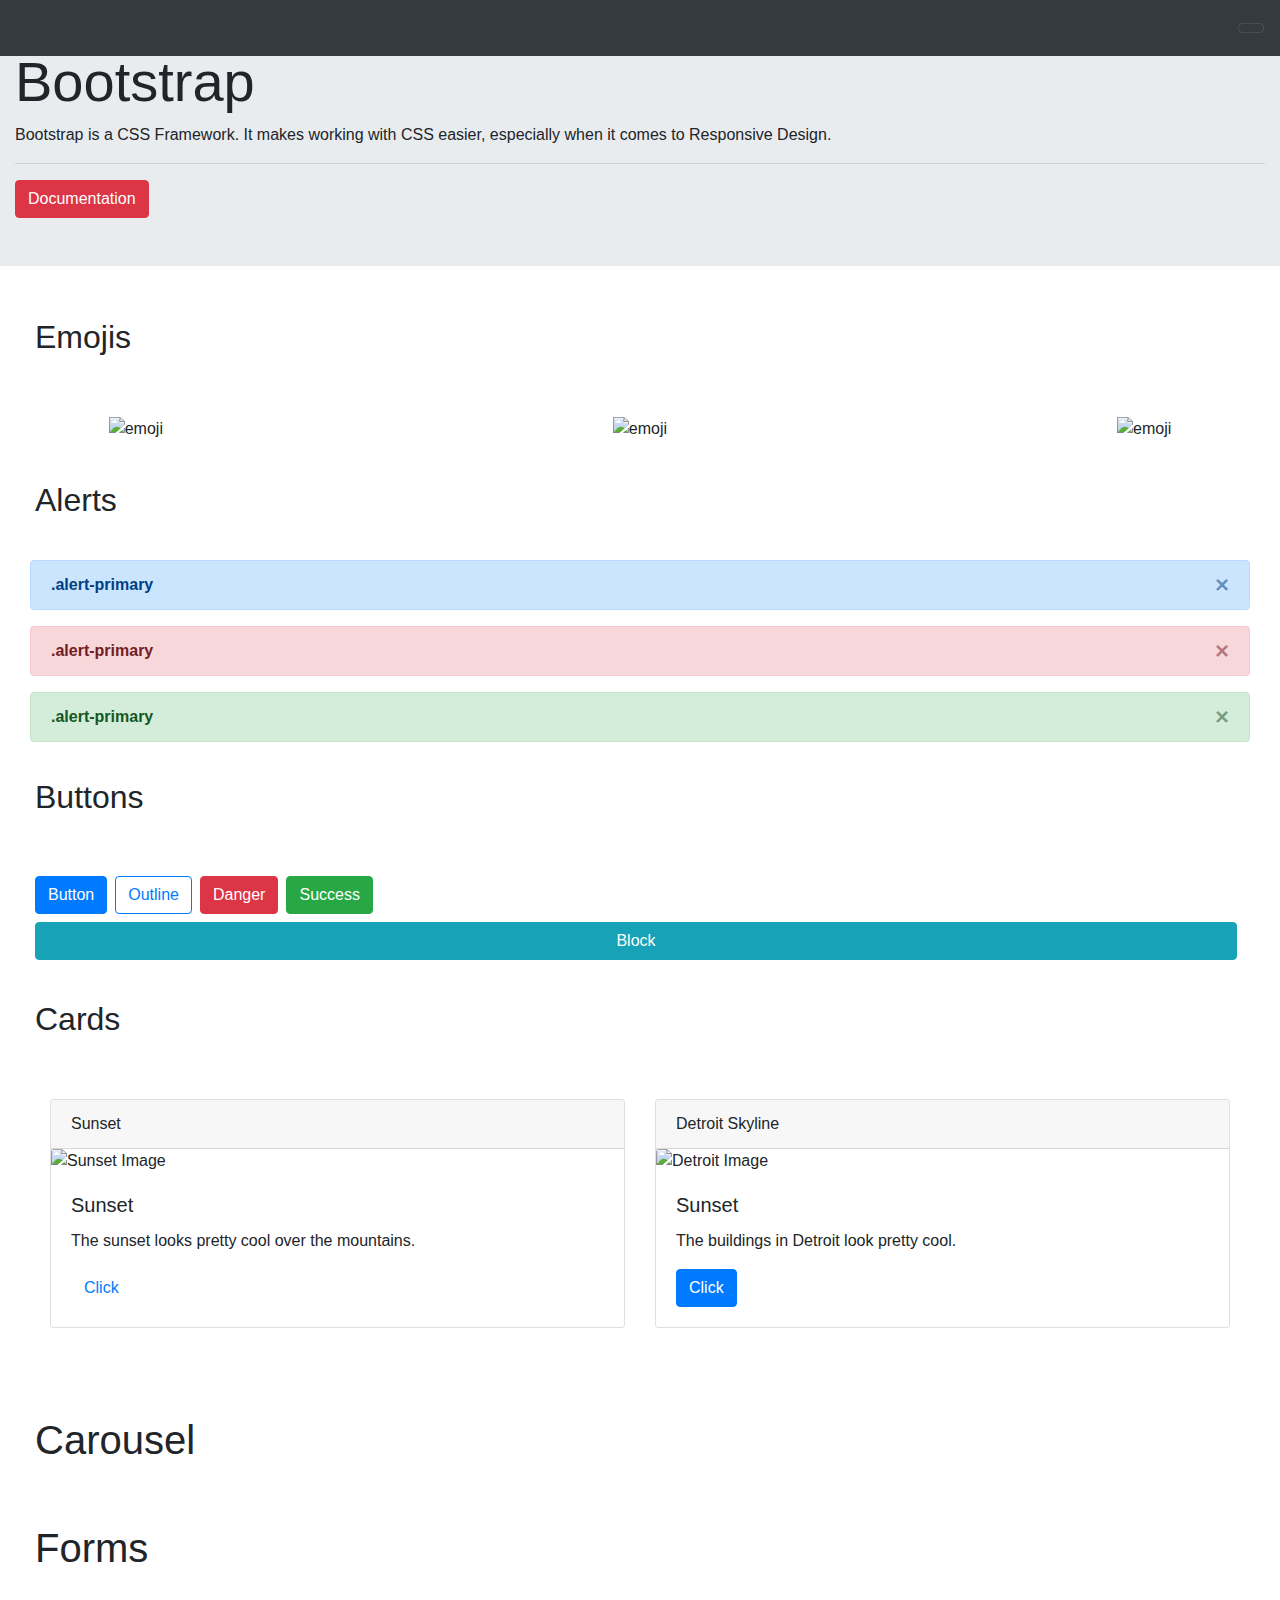
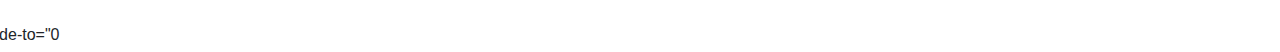
==== commit 490b8f2e: "Added personal project" ====
--- a/07_29/index.html
+++ b/07_29/index.html
@@ -225,7 +225,63 @@
                                         <h1 class="section-header">Carousel</h1>
                                     </div>
 
-									<!-- Form -->
+                                    <!-- Carousel -->
+                                        <!-- Carousel Indicators -->
+                                        <!-- Carousel Inner -->
+                                            <!-- Carousel Item(s) -->
+                                            <!-- Carousel Control Prev/Next 
+                                    -->
+
+                                    <div id="carouselExampleControls" class="carousel slide"
+                                    data-ride="carousel" data-interval="5000">
+
+                                        <!-- Carousel Indicators -->
+                                        <ol class="carousel-indicators">
+
+                                            <li       data-target="#carouselExampleIndicators" data-slide-to="0" class="active"></li>
+                                            <li>data-target="#carouselExampleIndicators" data-slide-to="0</li>
+                                        </ol>
+                                        <!-- Carousel Inner -->
+                                        <div class="carousel-inner">
+                                            <div class="carousel-item active">
+                                                <div class="carousel-caption">
+                                                    <h5>Slide 1</h5>
+                                                </div>
+                                                <img src="https://1.bp.blogspot.com/-284zVHSSNdU/Xkws-rEkenI/AAAAAAAA1UE/rGYdlnijghw6-wqFh45sYXYFbCZUEngdQCEwYBhgL/s1600/sunset_3.jpg" alt="" class="d-block w-100">
+                                            </div>
+
+                                            <div class="carousel-item">
+                                                <div class="carousel-caption">
+                                                    <h5>Slide 2</h5>
+                                                </div>
+                                                <img src="https://image.dynamixse.com/crop/900x600/webp.q80.png-lossy-85/https://dynamix-cdn.s3.amazonaws.com/pikearmstrong/armstronggardencom_780232638.jpeg" alt="" class="d-block w-100">
+                                            </div>
+
+                                            <div class="carousel-item">
+                                                <div class="carousel-caption">
+                                                    <h5>Slide 3</h5>
+                                                </div>
+                                                <img src="https://cdn.shopify.com/s/files/1/0073/0375/7883/files/Denali.jpg?v=1547210395" alt="" class="d-block w-100">
+                                        
+                                        <!-- Carousel Buttons -->
+                                        <a href="#carouselExampleControls" class="carousel-control-prev"role="button" data-slide="prev">
+                                        <span class="carousel-control-previous-icon"></span>
+                                        </a>
+                                        <a href="#carouselExampleControls" class="carousel-control-next"role="button"data-slide="next">
+                                        <span class="carousel-control-next-icon"></span>
+                                        </a>
+
+                                        </div>
+                                    </div>
+
+									<!-- Forms -->
+                                    <div class="row" id="forms">
+                                        <h1 class="section-header">Forms</h1>
+                                    </div>
+
+                                    <div class="row input-type"
+                                
+
 
 									<!-- Model -->
 
